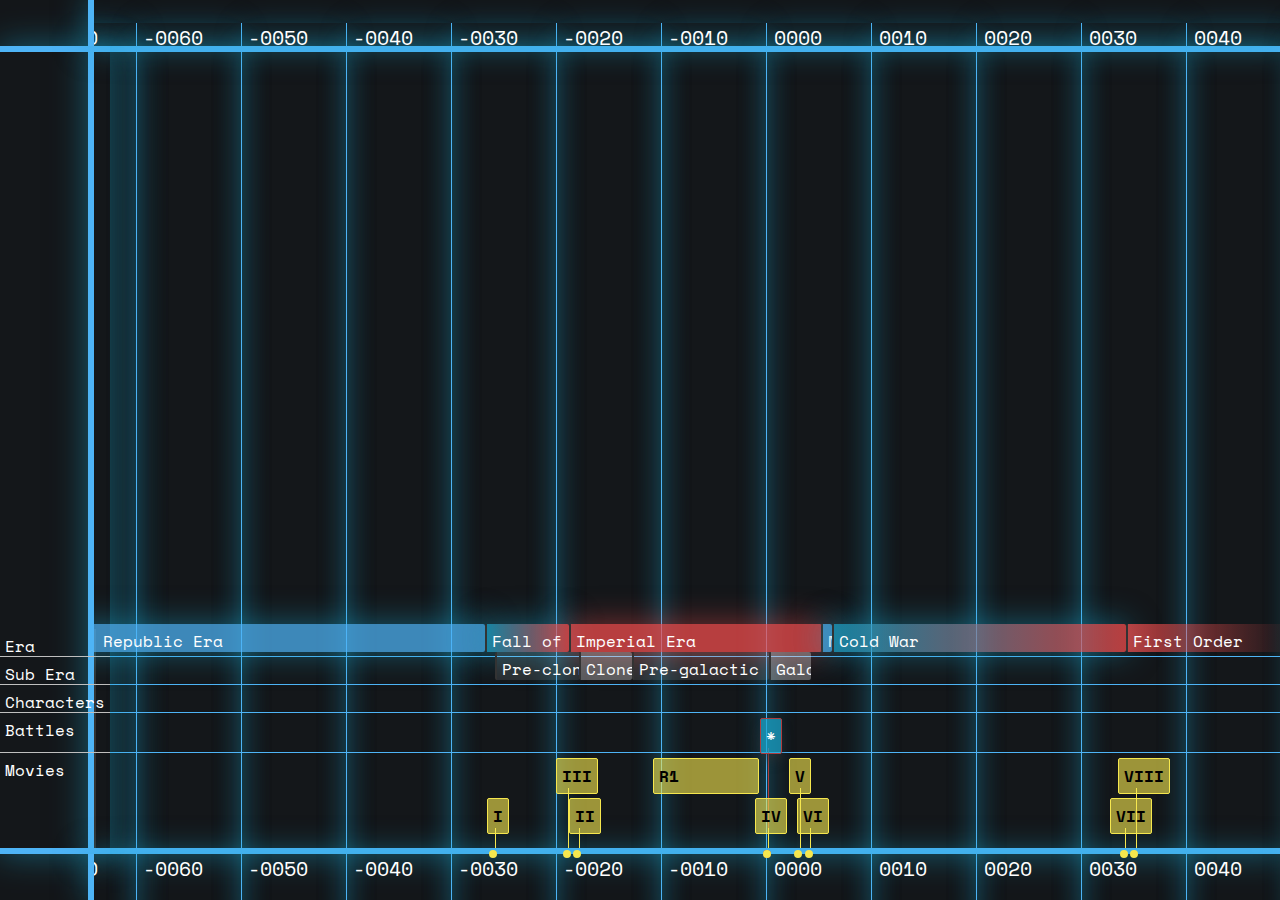
==== groups.html @ aa05088c "added sub eras, characters, battles" ====
<!DOCTYPE html>
<!-- saved from url=(0071)http://visjs.org/examples/timeline/items/backgroundAreasWithGroups.html -->
<html><head><meta http-equiv="Content-Type" content="text/html; charset=UTF-8">
  <title>Star Wars | Timeline of Galactic History</title>


  <script src="./groups_files/vis.js"></script>
  <link href="./groups_files/vis-timeline-graph2d.min.css" rel="stylesheet" type="text/css">
  <link href="./groups_files/style.css" rel="stylesheet" type="text/css">
<link href="https://fonts.googleapis.com/css?family=Space+Mono:400,700" rel="stylesheet">

</head>
<body>


  <div id="visualization">

  </div>
  </div>

<script>
  var items = new vis.DataSet([

// first level eras

    {id: 'A', className: 'prehistory', content: 'Prehistory', start: new Date(-6021,0,1), end: new Date(-3277,0,1), type: 'background', group: 1},
    {id: 'B', className: 'falloftheoldrepublic', content: 'Fall of the Old Republic', start: new Date(-3278,0,1), end: new Date(-1032,0,1), type: 'background', group: 1},
    {id: 'C', content: 'Republic Era', start: new Date(-1032,0,1), end: new Date(-0033,0,1), type: 'background', group: 1}, 
    {id: 'D', className: 'falloftherepublic', content: 'Fall of the Republic', start: new Date(-0033,0,1), end: new Date(-0019,0,1), type: 'background', group: 1},
    {id: 'E', className: 'imperialera', content: 'Imperial Era', start: new Date(-0019,0,1), end: '0005', type: 'background', group: 1},
    {id: 'F', content: 'New Republic Era', start: '0005', end: '0006', type: 'background', group: 1},
    {id: 'G', className: 'falloftherepublic', content: 'Cold War', start: '0006', end: '0034', type: 'background', group: 1},
    {id: 'H', className: 'firstorder', content: 'First Order', title: 'First Order - Resistance War', start: '0034', end: '0050', type: 'background', group: 1},

// sub eras
    {id: 'I', className: 'preclone', content: 'Pre-clone Wars', start: new Date(-0032,0,1), end: new Date(-0022,0,1), type: 'background', group: 2},
    // BUG this entry is not rendering correctly with the start year of 22 and end of 19. Used alternate so it will render
    {id: 'J', className: 'theclonewars', content: 'Clone Wars', start: new Date(-0018,0,1), end: new Date(-0015,0,1), type: 'background', group: 2},
    {id: 'K', className: 'preclone', content: 'Pre-galactic Civil War', start: new Date(-0015,0,1), end: '0000', type: 'background', group: 2},
    {id: 'L', className: 'theclonewars', content: 'Galactic Civil War', start: '0000', end: '0004', type: 'background', group: 2},

// Group 4 Battles
    {id: 10, className: 'battlegood',  content: '*', title: 'Battle of Yavin',start: '0000', group: 4},


// Group 10 = Media, movies, etc
     
    {id: 1, className: 'movie', content: 'I',  title: 'Episode 1: The Phantom Menace',start: new Date(-0032,0,1), group: 10},
    {id: 2, className: 'movie', content: 'II',  title: 'Episode 2: Attack of the Clones',  start: new Date(-0022,0,1), group: 10},
    {id: 3, className: 'movie', content: 'III',  title: 'Episode 3: Revenge of the Sith',  start: new Date(-0019,0,1), group: 10},
    {id: 4, className: 'movie', content: 'IV',  title: 'Episode 4: A New Hope',  start: '0000', group: 10},
    {id: 5, className: 'movie', content: 'V',  title: 'Episode 5: The Empire Strikes Back',  start: '0003', group: 10},
    {id: 6, className: 'movie', content: 'VI',  title: 'Episode 6: Return of the Jedi',  start: '0004', group: 10},
    {id: 7, className: 'movie', content: 'VII',  title: 'Episode 7: The Force Awakens',  start: '0034', group: 10},
    {id: 8, className: 'movie', content: 'VIII',  title: 'Episode 8: The Last Jedi',  start: '0035', group: 10},
    {id: 9, className: 'movie', content: 'R1',  title: 'Rogue One',  start: new Date(-0013,0,1), end: new Date(-0001,0,1), group: 10},



  ]);

  var groups = new vis.DataSet([
    {id: 1, content: 'Era'},
    {id: 2, content: 'Sub Era'},
    {id: 3, content: 'Characters'},
    {id: 4, content: 'Battles'},
    {id: 10, content: 'Movies'}
  ]);

  var container = document.getElementById('visualization');
  var options = {
    min: new Date(-6021, 0, 1),
    max: '0050',
    start: new Date(-0100,0,1),  // start and end dictate where the window is zoomed to on load
    end: '0050', // start and end dictate where the window is zoomed to on load
    height: '100vh',
    orientation: 'both',
    // hiddenDates: 'yearly',
    showCurrentTime: false,
    zoomMin: 1000 * 60 * 60 * 24 * 31 * 12 * 12 // Cannot zoom closer than 1 year increment

  };



  var timeline = new vis.Timeline(container, items, groups, options);

</script>

<div style="display: none;"><div class="niice-bar" id="niice-bar">
    <div class="boards">
    </div>
    <div class="loading-spinner">Loading…</div>
    <div class="error-text">
      <span class="msg"></span>
      <span class="close-cross">×</span>
    </div>
</div>
</div></body></html>
---- groups_files/vis-timeline-graph2d.min.css ----
.vis .overlay {
	position: absolute;
	top: 0;
	left: 0;
	width: 100%;
	height: 100%;
	z-index: 10
}
.vis-active {
	box-shadow: 0 0 10px #86d5f8
}
.vis [class*=span] {
	min-height: 0;
	width: auto
}
div.vis-configuration {
	position: relative;
	display: block;
	float: left;
	font-size: 12px
}
div.vis-configuration-wrapper {
	display: block;
	width: 700px
}
div.vis-configuration-wrapper::after {
	clear: both;
	content: "";
	display: block
}
div.vis-configuration.vis-config-option-container {
	display: block;
	width: 495px;
	background-color: #fff;
	border: 2px solid #f7f8fa;
	border-radius: 4px;
	margin-top: 20px;
	left: 10px;
	padding-left: 5px
}
div.vis-configuration.vis-config-button {
	display: block;
	width: 495px;
	height: 25px;
	vertical-align: middle;
	line-height: 25px;
	background-color: #f7f8fa;
	border: 2px solid #ceced0;
	border-radius: 4px;
	margin-top: 20px;
	left: 10px;
	padding-left: 5px;
	cursor: pointer;
	margin-bottom: 30px
}
div.vis-configuration.vis-config-button.hover {
	background-color: #4588e6;
	border: 2px solid #214373;
	color: #fff
}
div.vis-configuration.vis-config-item {
	display: block;
	float: left;
	width: 495px;
	height: 25px;
	vertical-align: middle;
	line-height: 25px
}
div.vis-configuration.vis-config-item.vis-config-s2 {
	left: 10px;
	background-color: #f7f8fa;
	padding-left: 5px;
	border-radius: 3px
}
div.vis-configuration.vis-config-item.vis-config-s3 {
	left: 20px;
	background-color: #e4e9f0;
	padding-left: 5px;
	border-radius: 3px
}
div.vis-configuration.vis-config-item.vis-config-s4 {
	left: 30px;
	background-color: #cfd8e6;
	padding-left: 5px;
	border-radius: 3px
}
div.vis-configuration.vis-config-header {
	font-size: 18px;
	font-weight: 700
}
div.vis-configuration.vis-config-label {
	width: 120px;
	height: 25px;
	line-height: 25px
}
div.vis-configuration.vis-config-label.vis-config-s3 {
	width: 110px
}
div.vis-configuration.vis-config-label.vis-config-s4 {
	width: 100px
}
div.vis-configuration.vis-config-colorBlock {
	top: 1px;
	width: 30px;
	height: 19px;
	border: 1px solid #444;
	border-radius: 2px;
	padding: 0;
	margin: 0;
	cursor: pointer
}
input.vis-configuration.vis-config-checkbox {
	left: -5px
}
input.vis-configuration.vis-config-rangeinput {
	position: relative;
	top: -5px;
	width: 60px;
	padding: 1px;
	margin: 0;
	pointer-events: none
}
input.vis-configuration.vis-config-range {
	-webkit-appearance: none;
	border: 0 solid #fff;
	background-color: rgba(0, 0, 0, 0);
	width: 300px;
	height: 20px
}
input.vis-configuration.vis-config-range::-webkit-slider-runnable-track {
	width: 300px;
	height: 5px;
	background: #dedede;
	background: -moz-linear-gradient(top, #dedede 0, #c8c8c8 99%);
	background: -webkit-gradient(linear, left top, left bottom, color-stop(0, #dedede), color-stop(99%, #c8c8c8));
	background: -webkit-linear-gradient(top, #dedede 0, #c8c8c8 99%);
	background: -o-linear-gradient(top, #dedede 0, #c8c8c8 99%);
	background: -ms-linear-gradient(top, #dedede 0, #c8c8c8 99%);
	background: linear-gradient(to bottom, #dedede 0, #c8c8c8 99%);
	border: 1px solid #999;
	box-shadow: #aaa 0 0 3px 0;
	border-radius: 3px
}
input.vis-configuration.vis-config-range::-webkit-slider-thumb {
	-webkit-appearance: none;
	border: 1px solid #14334b;
	height: 17px;
	width: 17px;
	border-radius: 50%;
	background: #3876c2;
	background: -moz-linear-gradient(top, #3876c2 0, #385380 100%);
	background: -webkit-gradient(linear, left top, left bottom, color-stop(0, #3876c2), color-stop(100%, #385380));
	background: -webkit-linear-gradient(top, #3876c2 0, #385380 100%);
	background: -o-linear-gradient(top, #3876c2 0, #385380 100%);
	background: -ms-linear-gradient(top, #3876c2 0, #385380 100%);
	background: linear-gradient(to bottom, #3876c2 0, #385380 100%);
	box-shadow: #111927 0 0 1px 0;
	margin-top: -7px
}
input.vis-configuration.vis-config-range:focus {
	outline: 0
}
input.vis-configuration.vis-config-range:focus::-webkit-slider-runnable-track {
	background: #9d9d9d;
	background: -moz-linear-gradient(top, #9d9d9d 0, #c8c8c8 99%);
	background: -webkit-gradient(linear, left top, left bottom, color-stop(0, #9d9d9d), color-stop(99%, #c8c8c8));
	background: -webkit-linear-gradient(top, #9d9d9d 0, #c8c8c8 99%);
	background: -o-linear-gradient(top, #9d9d9d 0, #c8c8c8 99%);
	background: -ms-linear-gradient(top, #9d9d9d 0, #c8c8c8 99%);
	background: linear-gradient(to bottom, #9d9d9d 0, #c8c8c8 99%)
}
input.vis-configuration.vis-config-range::-moz-range-track {
	width: 300px;
	height: 10px;
	background: #dedede;
	background: -moz-linear-gradient(top, #dedede 0, #c8c8c8 99%);
	background: -webkit-gradient(linear, left top, left bottom, color-stop(0, #dedede), color-stop(99%, #c8c8c8));
	background: -webkit-linear-gradient(top, #dedede 0, #c8c8c8 99%);
	background: -o-linear-gradient(top, #dedede 0, #c8c8c8 99%);
	background: -ms-linear-gradient(top, #dedede 0, #c8c8c8 99%);
	background: linear-gradient(to bottom, #dedede 0, #c8c8c8 99%);
	border: 1px solid #999;
	box-shadow: #aaa 0 0 3px 0;
	border-radius: 3px
}
input.vis-configuration.vis-config-range::-moz-range-thumb {
	border: none;
	height: 16px;
	width: 16px;
	border-radius: 50%;
	background: #385380
}
input.vis-configuration.vis-config-range:-moz-focusring {
	outline: 1px solid #fff;
	outline-offset: -1px
}
input.vis-configuration.vis-config-range::-ms-track {
	width: 300px;
	height: 5px;
	background: 0 0;
	border-color: transparent;
	border-width: 6px 0;
	color: transparent
}
input.vis-configuration.vis-config-range::-ms-fill-lower {
	background: #777;
	border-radius: 10px
}
input.vis-configuration.vis-config-range::-ms-fill-upper {
	background: #ddd;
	border-radius: 10px
}
input.vis-configuration.vis-config-range::-ms-thumb {
	border: none;
	height: 16px;
	width: 16px;
	border-radius: 50%;
	background: #385380
}
input.vis-configuration.vis-config-range:focus::-ms-fill-lower {
	background: #888
}
input.vis-configuration.vis-config-range:focus::-ms-fill-upper {
	background: #ccc
}
.vis-configuration-popup {
	position: absolute;
	background: rgba(57, 76, 89, .85);
	border: 2px solid #f2faff;
	line-height: 30px;
	height: 30px;
	width: 150px;
	text-align: center;
	color: #fff;
	font-size: 14px;
	border-radius: 4px;
	-webkit-transition: opacity .3s ease-in-out;
	-moz-transition: opacity .3s ease-in-out;
	transition: opacity .3s ease-in-out
}
.vis-configuration-popup:after, .vis-configuration-popup:before {
	left: 100%;
	top: 50%;
	border: solid transparent;
	content: " ";
	height: 0;
	width: 0;
	position: absolute;
	pointer-events: none
}
.vis-configuration-popup:after {
	border-color: rgba(136, 183, 213, 0);
	border-left-color: rgba(57, 76, 89, .85);
	border-width: 8px;
	margin-top: -8px
}
.vis-configuration-popup:before {
	border-color: rgba(194, 225, 245, 0);
	border-left-color: #f2faff;
	border-width: 12px;
	margin-top: -12px
}
div.vis-tooltip {
	position: absolute;
	visibility: hidden;
	padding: 5px;
	white-space: nowrap;
	font-family: verdana;
	font-size: 14px;
	color: #000;
	background-color: #f5f4ed;
	-moz-border-radius: 3px;
	-webkit-border-radius: 3px;
	border-radius: 3px;
	border: 1px solid #808074;
	box-shadow: 3px 3px 10px rgba(0, 0, 0, .2);
	pointer-events: none;
	z-index: 5
}
.vis-current-time {
	background-color: #ff7f6e;
	width: 2px;
	z-index: 1;
	pointer-events: none
}
.vis-rolling-mode-btn {
	height: 40px;
	width: 40px;
	position: absolute;
	top: 7px;
	right: 20px;
	border-radius: 50%;
	font-size: 28px;
	cursor: pointer;
	opacity: .8;
	color: #fff;
	font-weight: 700;
	text-align: center;
	background: #3876c2
}
.vis-rolling-mode-btn:before {
	content: "\26F6"
}
.vis-rolling-mode-btn:hover {
	opacity: 1
}
.vis-custom-time {
	background-color: #6e94ff;
	width: 2px;
	cursor: move;
	z-index: 1
}
.vis-panel.vis-background.vis-horizontal .vis-grid.vis-horizontal {
	position: absolute;
	width: 100%;
	height: 0;
	border-bottom: 1px solid
}
.vis-panel.vis-background.vis-horizontal .vis-grid.vis-minor {
	border-color: #e5e5e5
}
.vis-panel.vis-background.vis-horizontal .vis-grid.vis-major {
	border-color: #bfbfbf
}
.vis-data-axis .vis-y-axis.vis-major {
	width: 100%;
	position: absolute;
	color: #4d4d4d;
	white-space: nowrap
}
.vis-data-axis .vis-y-axis.vis-major.vis-measure {
	padding: 0;
	margin: 0;
	border: 0;
	visibility: hidden;
	width: auto
}
.vis-data-axis .vis-y-axis.vis-minor {
	position: absolute;
	width: 100%;
	color: #bebebe;
	white-space: nowrap
}
.vis-data-axis .vis-y-axis.vis-minor.vis-measure {
	padding: 0;
	margin: 0;
	border: 0;
	visibility: hidden;
	width: auto
}
.vis-data-axis .vis-y-axis.vis-title {
	position: absolute;
	color: #4d4d4d;
	white-space: nowrap;
	bottom: 20px;
	text-align: center
}
.vis-data-axis .vis-y-axis.vis-title.vis-measure {
	padding: 0;
	margin: 0;
	visibility: hidden;
	width: auto
}
.vis-data-axis .vis-y-axis.vis-title.vis-left {
	bottom: 0;
	-webkit-transform-origin: left top;
	-moz-transform-origin: left top;
	-ms-transform-origin: left top;
	-o-transform-origin: left top;
	transform-origin: left bottom;
	-webkit-transform: rotate(-90deg);
	-moz-transform: rotate(-90deg);
	-ms-transform: rotate(-90deg);
	-o-transform: rotate(-90deg);
	transform: rotate(-90deg)
}
.vis-data-axis .vis-y-axis.vis-title.vis-right {
	bottom: 0;
	-webkit-transform-origin: right bottom;
	-moz-transform-origin: right bottom;
	-ms-transform-origin: right bottom;
	-o-transform-origin: right bottom;
	transform-origin: right bottom;
	-webkit-transform: rotate(90deg);
	-moz-transform: rotate(90deg);
	-ms-transform: rotate(90deg);
	-o-transform: rotate(90deg);
	transform: rotate(90deg)
}
.vis-legend {
	background-color: rgba(247, 252, 255, .65);
	padding: 5px;
	border: 1px solid #b3b3b3;
	box-shadow: 2px 2px 10px rgba(154, 154, 154, .55)
}
.vis-legend-text {
	white-space: nowrap;
	display: inline-block
}
.vis-item {
	position: absolute;
	color: #fff;
	border-color: #AE3D3F;
	border-width: 1px;
	background: #E8112B;
	display: inline-block;
	z-index: 1;
	box-shadow: 0px 8px 14px -4px rgb(49, 49, 49);
}
.vis-item.vis-selected {
	background-color: #ff5c70;
	z-index: 2
}
.vis-editable.vis-selected {
	cursor: move
}
.vis-item.vis-point.vis-selected {
	background-color: #fff785
}
.vis-item.vis-box {
	text-align: center;
	border-style: solid;
	border-radius: 2px
}
.vis-item.vis-point {
	background: 0 0
}
.vis-item.vis-dot {
	position: absolute;
	padding: 0;
	border-width: 4px;
	border-style: solid;
	border-radius: 4px
}
.vis-item.vis-range {
	border-style: solid;
	border-radius: 2px;
	box-sizing: border-box

}
.vis-item.vis-background {
	border: none;
	background: rgba(78, 180, 246, 0.72);
	box-sizing: border-box;
	padding: 0;
	border-radius: 2px;
	margin-top: -5px;
	box-shadow: 0px 0px 32px 0px rgba(25,167,207,.5);
}

.vis-item .vis-item-overflow {
	position: relative;
	width: 100%;
	height: 100%;
	padding: 0;
	margin: 0;
	overflow: hidden;
}
.vis-item-visible-frame {
	white-space: nowrap
}
.vis-item.vis-range .vis-item-content {
	position: relative;
	display: inline-block
}
.vis-item.vis-background .vis-item-content {
	position: absolute;
	display: inline-block
}
.vis-item.vis-line {
	padding: 0;
	position: absolute;
	width: 0;
	border-left-width: 1px;
	border-left-style: solid
}
.vis-item .vis-item-content {
	white-space: nowrap;
	box-sizing: border-box;
	padding: 5px
}
.vis-item .vis-onUpdateTime-tooltip {
	position: absolute;
	background: #4f81bd;
	color: #fff;
	width: 200px;
	text-align: center;
	white-space: nowrap;
	padding: 5px;
	border-radius: 1px;
	transition: .4s;
	-o-transition: .4s;
	-moz-transition: .4s;
	-webkit-transition: .4s
}
.vis-item .vis-delete, .vis-item .vis-delete-rtl {
	position: absolute;
	top: 0;
	width: 24px;
	height: 24px;
	box-sizing: border-box;
	padding: 0 5px;
	cursor: pointer;
	-webkit-transition: background .2s linear;
	-moz-transition: background .2s linear;
	-ms-transition: background .2s linear;
	-o-transition: background .2s linear;
	transition: background .2s linear
}
.vis-item .vis-delete {
	right: -24px
}
.vis-item .vis-delete-rtl {
	left: -24px
}
.vis-item .vis-delete-rtl:after, .vis-item .vis-delete:after {
	content: "\00D7";
	color: red;
	font-family: arial, sans-serif;
	font-size: 22px;
	font-weight: 700;
	-webkit-transition: color .2s linear;
	-moz-transition: color .2s linear;
	-ms-transition: color .2s linear;
	-o-transition: color .2s linear;
	transition: color .2s linear
}
.vis-item .vis-delete-rtl:hover, .vis-item .vis-delete:hover {
	background: red
}
.vis-item .vis-delete-rtl:hover:after, .vis-item .vis-delete:hover:after {
	color: #fff
}
.vis-item .vis-drag-center {
	position: absolute;
	width: 100%;
	height: 100%;
	top: 0;
	left: 0;
	cursor: move
}
.vis-item.vis-range .vis-drag-left {
	position: absolute;
	width: 24px;
	max-width: 20%;
	min-width: 2px;
	height: 100%;
	top: 0;
	left: -4px;
	cursor: w-resize
}
.vis-item.vis-range .vis-drag-right {
	position: absolute;
	width: 24px;
	max-width: 20%;
	min-width: 2px;
	height: 100%;
	top: 0;
	right: -4px;
	cursor: e-resize
}
.vis-range.vis-item.vis-readonly .vis-drag-left, .vis-range.vis-item.vis-readonly .vis-drag-right {
	cursor: auto
}
.vis-itemset {
	position: relative;
	padding: 0;
	margin: 0;
	box-sizing: border-box
}
.vis-itemset .vis-background, .vis-itemset .vis-foreground {
	position: absolute;
	width: 100%;
	height: 100%;
	overflow: visible;
	border-left: 2px solid #333;
}
.vis-axis {
	position: absolute;
	width: 100%;
	height: 0;
	left: 0;
	z-index: 1
}
.vis-foreground .vis-group {
	position: relative;
	box-sizing: border-box;
	border-bottom: 1px solid #4EB4F6;
}
.vis-foreground .vis-group:last-child {
	border-bottom: none
}
.vis-nesting-group {
	cursor: pointer
}
.vis-nested-group {
	background: #f5f5f5
}
.vis-label.vis-nesting-group.expanded:before {
	content: "\25BC"
}
.vis-label.vis-nesting-group.collapsed-rtl:before {
	content: "\25C0"
}
.vis-label.vis-nesting-group.collapsed:before {
	content: "\25B6"
}
.vis-overlay {
	position: absolute;
	top: 0;
	left: 0;
	width: 100%;
	height: 100%;
	z-index: 10
}
.vis-labelset {
	position: relative;
	overflow: hidden;
	box-sizing: border-box
}
.vis-labelset .vis-label {
	position: relative;
	left: 0;
	top: 0;
	width: 100%;
	color: #4d4d4d;
	box-sizing: border-box
}
.vis-labelset .vis-label {
	border-bottom: 1px solid #bfbfbf
}
.vis-labelset .vis-label.draggable {
	cursor: pointer
}
.vis-labelset .vis-label:last-child {
	border-bottom: none
}
.vis-labelset .vis-label .vis-inner {
	display: inline-block;
	padding: 5px;
	color: white;
/*	min-height: 20vh; */
}
.vis-labelset .vis-label .vis-inner.vis-hidden {
	padding: 0
}
.vis-panel {
	position: absolute;
	padding: 0;
	margin: 0;
	box-sizing: border-box
}
.vis-panel.vis-bottom, .vis-panel.vis-center, .vis-panel.vis-left, .vis-panel.vis-right, .vis-panel.vis-top {
	border: 6px #4EB4F6;
	box-shadow: 0px 0px 32px 0px rgba(25,167,207,.5);
}
.vis-panel.vis-center, .vis-panel.vis-left, .vis-panel.vis-right {
	border-top-style: solid;
	border-bottom-style: solid;
	overflow: hidden
}
.vis-left.vis-panel.vis-vertical-scroll, .vis-right.vis-panel.vis-vertical-scroll {
	height: 100%;
	overflow-x: hidden;
	overflow-y: scroll
}
.vis-left.vis-panel.vis-vertical-scroll {
	direction: rtl
}
.vis-left.vis-panel.vis-vertical-scroll .vis-content {
	direction: ltr
}
.vis-right.vis-panel.vis-vertical-scroll {
	direction: ltr
}
.vis-right.vis-panel.vis-vertical-scroll .vis-content {
	direction: rtl
}
.vis-panel.vis-bottom, .vis-panel.vis-center, .vis-panel.vis-top {
	border-left-style: solid;
	border-right-style: solid
}
.vis-background {
	overflow: hidden
}
.vis-panel>.vis-content {
	position: relative
}
.vis-panel .vis-shadow {
	position: absolute;
	width: 100%;
	height: 1px;
	box-shadow: 0 0 10px rgba(0, 0, 0, .8)
}
.vis-panel .vis-shadow.vis-top {
	top: -1px;
	left: 0
}
.vis-panel .vis-shadow.vis-bottom {
	bottom: -1px;
	left: 0
}
.vis-graph-group0 {
	fill: #4f81bd;
	fill-opacity: 0;
	stroke-width: 2px;
	stroke: #4f81bd
}
.vis-graph-group1 {
	fill: #f79646;
	fill-opacity: 0;
	stroke-width: 2px;
	stroke: #f79646
}
.vis-graph-group2 {
	fill: #8c51cf;
	fill-opacity: 0;
	stroke-width: 2px;
	stroke: #8c51cf
}
.vis-graph-group3 {
	fill: #75c841;
	fill-opacity: 0;
	stroke-width: 2px;
	stroke: #75c841
}
.vis-graph-group4 {
	fill: #ff0100;
	fill-opacity: 0;
	stroke-width: 2px;
	stroke: #ff0100
}
.vis-graph-group5 {
	fill: #37d8e6;
	fill-opacity: 0;
	stroke-width: 2px;
	stroke: #37d8e6
}
.vis-graph-group6 {
	fill: #042662;
	fill-opacity: 0;
	stroke-width: 2px;
	stroke: #042662
}
.vis-graph-group7 {
	fill: #00ff26;
	fill-opacity: 0;
	stroke-width: 2px;
	stroke: #00ff26
}
.vis-graph-group8 {
	fill: #f0f;
	fill-opacity: 0;
	stroke-width: 2px;
	stroke: #f0f
}
.vis-graph-group9 {
	fill: #8f3938;
	fill-opacity: 0;
	stroke-width: 2px;
	stroke: #8f3938
}
.vis-timeline .vis-fill {
	fill-opacity: .1;
	stroke: none
}
.vis-timeline .vis-bar {
	fill-opacity: .5;
	stroke-width: 1px
}
.vis-timeline .vis-point {
	stroke-width: 2px;
	fill-opacity: 1
}
.vis-timeline .vis-legend-background {
	stroke-width: 1px;
	fill-opacity: .9;
	fill: #fff;
	stroke: #c2c2c2
}
.vis-timeline .vis-outline {
	stroke-width: 1px;
	fill-opacity: 1;
	fill: #fff;
	stroke: #e5e5e5
}
.vis-timeline .vis-icon-fill {
	fill-opacity: .3;
	stroke: none
}
.vis-time-axis {
	position: relative;
	overflow: hidden
}
.vis-time-axis.vis-foreground {
	top: 0;
	left: 0;
	width: 100%
}
.vis-time-axis.vis-background {
	position: absolute;
	top: 0;
	left: 0;
	width: 100%;
	height: 100%
}
.vis-time-axis .vis-text {
    position: absolute;
    color: #fff;
    padding-left: 7px;
    overflow: hidden;
    box-sizing: border-box;
    white-space: nowrap;
    font-size: 20px;
}
.vis-time-axis .vis-text.vis-measure {
	position: absolute;
	padding-left: 0;
	padding-right: 0;
	margin-left: 0;
	margin-right: 0;
	visibility: hidden
}
.vis-time-axis .vis-grid.vis-vertical {
	height: 100vh !important;
	position: absolute;
	border-right: 1px solid 
}
.vis-time-axis .vis-grid.vis-vertical-rtl {
	position: absolute;
	border-right: 1px solid 
}
.vis-time-axis .vis-grid.vis-minor {
	border-color: #4EB4F6;
	box-shadow: 0px 0px 32px -4px rgba(25,167,207,0.3);
}
.vis-time-axis .vis-grid.vis-major {
	border-color: #0089E2;

}
.vis-timeline {
	position: relative;
	border: none;
	overflow: hidden;
	padding: 0;
	margin: 0;
	box-sizing: border-box;

}
---- groups_files/style.css ----
body {
	/* Rectangle Copy: */
	background-position: 0px 0px;
	background: #14171a;
	font-family: 'space mono', sans-serif;
    font-size: 12pt;
    font-weight: 400;
    margin: 0;
}

.prehistory {
	background: rgba(255, 255, 255, 0.07) !important;
	box-shadow: none !important;
}

.imperialera {
	background: rgba(246, 78, 78, 0.72) !important;
	box-shadow: 0px 0px 32px 0px rgba(246, 78, 78, 0.5) !important;
}

.falloftherepublic {
	background: -moz-linear-gradient(left, rgba(25,167,207,0.72) 0%, rgba(246,78,78,0.72) 100%) !important; /* FF3.6-15 */
	background: -webkit-linear-gradient(left, rgba(25,167,207,0.72) 0%,rgba(246,78,78,0.72) 100%) !important; /* Chrome10-25,Safari5.1-6 */
	background: linear-gradient(to right, rgba(25,167,207,0.72) 0%,rgba(246,78,78,0.72) 100%) !important; /* W3C, IE10+, FF16+, Chrome26+, Opera12+, Safari7+ */
	filter: progid:DXImageTransform.Microsoft.gradient( startColorstr='#b819a7cf', endColorstr='#b8f64e4e',GradientType=1 ); /* IE6-9 */
}

.falloftheoldrepublic {
	background: rgba(78, 180, 246, 0.22) !important;
	box-shadow: none !important;
}

.firstorder {
	background: -moz-linear-gradient(left, rgba(246,78,78,0.72) 0%, rgba(255,255,255,0) 100%) !important; /* FF3.6-15 */
	background: -webkit-linear-gradient(left, rgba(246,78,78,0.72) 0%,rgba(255,255,255,0) 100%) !important; /* Chrome10-25,Safari5.1-6 */
	background: linear-gradient(to right, rgba(246,78,78,0.72) 0%,rgba(255,255,255,0) 100%) !important; /* W3C, IE10+, FF16+, Chrome26+, Opera12+, Safari7+ */
	box-shadow: none !important;
}

.movie {
	background: rgba(246, 231, 78, .6);
	box-shadow: none !important;
	color: black;
	font-weight: bold;
	text-transform: uppercase;
	border-color: rgba(246, 231, 78, 1) !important;
}

.preclone {
	background: rgba(255,255,255, 0.1) !important;
	box-shadow: none !important;
}

.theclonewars {
	background: rgba(255,255,255, .3) !important;
	box-shadow: none !important;
}

.battlegood {
	background: rgba(25,167,207,0.72) !important;
}

.battlebad {
	background: red !important;
}
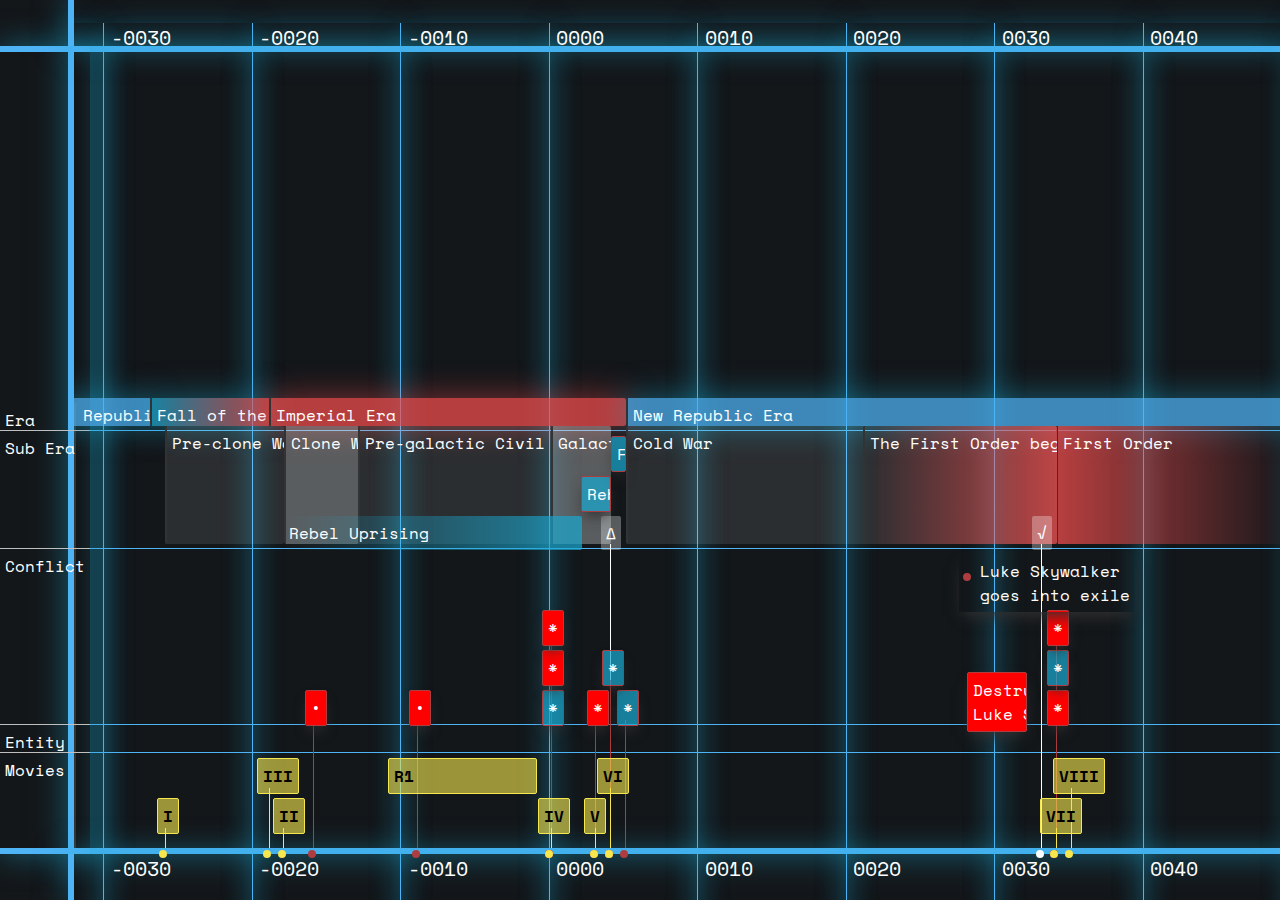
==== commit fcfe6f95: "adding events, mostly battles" ====
--- a/groups.html
+++ b/groups.html
@@ -23,14 +23,14 @@
 
 // first level eras
 
-    {id: 'A', className: 'prehistory', content: 'Prehistory', start: new Date(-6021,0,1), end: new Date(-3277,0,1), type: 'background', group: 1},
-    {id: 'B', className: 'falloftheoldrepublic', content: 'Fall of the Old Republic', start: new Date(-3278,0,1), end: new Date(-1032,0,1), type: 'background', group: 1},
+    {id: 'A', className: 'prehistory', content: 'Prehistory', start: new Date(-6021,0,1), end: new Date(-3277,0,1), type: 'background'},
+    {id: 'B', className: 'falloftheoldrepublic', content: 'Fall of the Old Republic', start: new Date(-3278,0,1), end: new Date(-1032,0,1), type: 'background'},
     {id: 'C', content: 'Republic Era', start: new Date(-1032,0,1), end: new Date(-0033,0,1), type: 'background', group: 1}, 
     {id: 'D', className: 'falloftherepublic', content: 'Fall of the Republic', start: new Date(-0033,0,1), end: new Date(-0019,0,1), type: 'background', group: 1},
     {id: 'E', className: 'imperialera', content: 'Imperial Era', start: new Date(-0019,0,1), end: '0005', type: 'background', group: 1},
-    {id: 'F', content: 'New Republic Era', start: '0005', end: '0006', type: 'background', group: 1},
-    {id: 'G', className: 'falloftherepublic', content: 'Cold War', start: '0006', end: '0034', type: 'background', group: 1},
-    {id: 'H', className: 'firstorder', content: 'First Order', title: 'First Order - Resistance War', start: '0034', end: '0050', type: 'background', group: 1},
+    {id: 'F', content: 'New Republic Era', start: '0005', end: '0050', type: 'background', group: 1},
+    {id: 'G', className: 'preclone  ', content: 'Cold War', start: '0005', end: '0034', type: 'background', group: 2 },
+    {id: 'H', className: 'firstorder', content: 'First Order', title: 'First Order - Resistance War', start: '0034', end: '0050', type: 'background', group: 2  },
 
 // sub eras
     {id: 'I', className: 'preclone', content: 'Pre-clone Wars', start: new Date(-0032,0,1), end: new Date(-0022,0,1), type: 'background', group: 2},
@@ -38,9 +38,10 @@
     {id: 'J', className: 'theclonewars', content: 'Clone Wars', start: new Date(-0018,0,1), end: new Date(-0015,0,1), type: 'background', group: 2},
     {id: 'K', className: 'preclone', content: 'Pre-galactic Civil War', start: new Date(-0015,0,1), end: '0000', type: 'background', group: 2},
     {id: 'L', className: 'theclonewars', content: 'Galactic Civil War', start: '0000', end: '0004', type: 'background', group: 2},
+    {id: 'M', className: 'theclonewars', content: '√', title: 'Senator Lanever Villecham is elected Chancellor of the New Republic', start: '0033', group: 2},
+      {id: 'n', className: 'blacktored', content: 'The First Order begins', title: 'The First Order begins using Rinnrivin Dis cartel and the Amaxine warriors to procure funds for rebuilding its navy', start: '0021', end: '0034', type: 'background', group: 2  },
 
-// Group 4 Battles
-    {id: 10, className: 'battlegood',  content: '*', title: 'Battle of Yavin',start: '0000', group: 4},
+
 
 
 // Group 10 = Media, movies, etc
@@ -56,14 +57,34 @@
     {id: 9, className: 'movie', content: 'R1',  title: 'Rogue One',  start: new Date(-0013,0,1), end: new Date(-0001,0,1), group: 10},
 
 
+// Group 4 Conflict
+    {id: 10, className: 'battlegood',  content: '<a href="http://starwars.wikia.com/wiki/Battle_of_Yavin" target="_blank">*</a>', title: 'Battle of Yavin',start: '0000', group: 4},
+    {id: 11, className: 'theclonewars',  content: '<a href="http://starwars.wikia.com/wiki/Military_Disarmament_Act" target="_blank">∆</a>', title: 'Military Disarmament Act',start: '0004', group: 2},
+    {id: 12, className: 'battlegood',  content: '<a href="http://starwars.wikia.com/wiki/Battle_of_Jakku" target="_blank">*</a>', title: 'Battle of Jakku',start: '0005', group: 4},
+    {id: 13, className: 'battlebad',  content: '<a href="http://starwars.wikia.com/wiki/Attack_on_Tuanul" target="_blank">*</a>', title: 'Attack on Tuanul',start: '0034', group: 4},
+    {id: 14, className: 'battlegood',  content: '<a href="http://starwars.wikia.com/wiki/Battle_on_Takodana" target="_blank">*</a>', title: 'Battle on Takodana',start: '0034', group: 4},
+    {id: 15, className: 'battlebad',  content: '<a href="http://starwars.wikia.com/wiki/Assault_on_Starkiller_Base" target="_blank">*</a>', title: 'Assault on Starkiller Base',start: '0034', group: 4},
+    {id: 16, className: 'battlegood',  content: '<a href="http://starwars.wikia.com/wiki/Alliance_to_Restore_the_Republic" target="_blank">Rebel Alliance</a>', title: 'The Alliance to Restore the Republic',start: '0002', end: '0004', group: 2},
+    {id: 17, className: 'battlegood',  content: 'Formation of the New Republic', title: 'The Rebel Alliance begins reorganizing into the New Republic',start: '0004', end: '0005', group: 2},
+    {id: 18, className: 'battlegood',  content: '<a href="http://starwars.wikia.com/wiki/Battle_of_Endor" target="_blank">*</a>', title: 'Battle of Endor',start: '0004', group: 4},
+    {id: 19, className: 'battlebad',  content: '<a href="http://starwars.wikia.com/wiki/Battle_of_Hoth" target="_blank">*</a>', title: 'Battle of Hoth',start: '0003', group: 4},
+    {id: 20, className: 'blacktoblue',  content: 'Rebel Uprising', title: 'Bail Organa and Ahsoka Tano organize a rebel network',start:  new Date(-0018,0,1), end: '0002', group: 2},
+    {id: 21, className: 'battlebad', content: '•',  title: 'The Death Star moved to Scarif',  start: new Date(-009,0,1), group: 4},
+    {id: 22, className: 'battlebad', content: '*',  title: 'Jedha City is destroyed by the Death Star.',  start: '0000', group: 4},
+    {id: 23, className: 'battlebad', content: '*',  title: 'Alderaan is destroyed by the Death Star',  start: '0000', group: 4},
+    {id: 24, className: 'battlebad', content: '•',  title: 'Construction of the Death Star begins over Geonosis',  start: new Date(-0020,0,1), group: 4},
+    {id: 25, className: 'battlebad', content: '<a href="http://starwars.wikia.com/wiki/Destruction_of_Luke_Skywalker%27s_Jedi" target="_blank">Destruction of<br>Luke Skywalkers Jedi</a>',  title: 'Unknown period of time between 28 ABY and 34 ABY', type: 'range',start: '0028', end:'0032', group: 4},
+    {id: 26, content: 'Luke Skywalker<br>goes into exile', title: 'Unknown period of time between 28 ABY and 34 ABY', start: '0028', type: 'point', group: 4},
+
+
 
   ]);
 
   var groups = new vis.DataSet([
     {id: 1, content: 'Era'},
     {id: 2, content: 'Sub Era'},
-    {id: 3, content: 'Characters'},
-    {id: 4, content: 'Battles'},
+    {id: 4, content: 'Conflict'},
+    {id: 5, content: 'Entity'},
     {id: 10, content: 'Movies'}
   ]);
 
@@ -71,19 +92,20 @@
   var options = {
     min: new Date(-6021, 0, 1),
     max: '0050',
-    start: new Date(-0100,0,1),  // start and end dictate where the window is zoomed to on load
+    start: new Date(-0040,0,1),  // start and end dictate where the window is zoomed to on load
     end: '0050', // start and end dictate where the window is zoomed to on load
     height: '100vh',
-    orientation: 'both',
-    // hiddenDates: 'yearly',
+    orientation: 'both',  
     showCurrentTime: false,
-    zoomMin: 1000 * 60 * 60 * 24 * 31 * 12 * 12 // Cannot zoom closer than 1 year increment
+    zoomMin: 1000 * 60 * 60 * 24 * 365 * 12  // Cannot zoom closer than 1 year increment
 
   };
 
 
 
   var timeline = new vis.Timeline(container, items, groups, options);
+
+
 
 </script>
 
--- a/groups_files/style.css
+++ b/groups_files/style.css
@@ -6,6 +6,11 @@
     font-size: 12pt;
     font-weight: 400;
     margin: 0;
+}
+
+a {
+    color: white;
+    text-decoration: none;
 }
 
 .prehistory {
@@ -37,6 +42,21 @@
 	box-shadow: none !important;
 }
 
+.blacktored {
+	background: -moz-linear-gradient(left, rgba(255,255,255,0) 0%, rgba(246,78,78,0.72) 100%) !important; /* FF3.6-15 */
+	background: -webkit-linear-gradient(left, rgba(255,255,255,0) 0%,rgba(246,78,78,0.72) 100%) !important; /* Chrome10-25,Safari5.1-6 */
+	background: linear-gradient(to right, rgba(255,255,255,0) 0%,rgba(246,78,78,0.72) 100%) !important; /* W3C, IE10+, FF16+, Chrome26+, Opera12+, Safari7+ */
+	box-shadow: none !important;
+}
+
+.blacktoblue {
+	background: -moz-linear-gradient(left, rgba(255,255,255,0) 0%, rgba(25,167,207,0.72) 100%) !important; /* FF3.6-15 */
+	background: -webkit-linear-gradient(left, rgba(255,255,255,0) 0%,rgba(25,167,207,0.72) 100%) !important; /* Chrome10-25,Safari5.1-6 */
+	background: linear-gradient(to right, rgba(255,255,255,0) 0%,rgba(25,167,207,0.72) 100%) !important; /* W3C, IE10+, FF16+, Chrome26+, Opera12+, Safari7+ */
+	box-shadow: none !important;
+	border: 0px;
+}
+
 .movie {
 	background: rgba(246, 231, 78, .6);
 	box-shadow: none !important;
@@ -54,6 +74,7 @@
 .theclonewars {
 	background: rgba(255,255,255, .3) !important;
 	box-shadow: none !important;
+	border: 0px;
 }
 
 .battlegood {
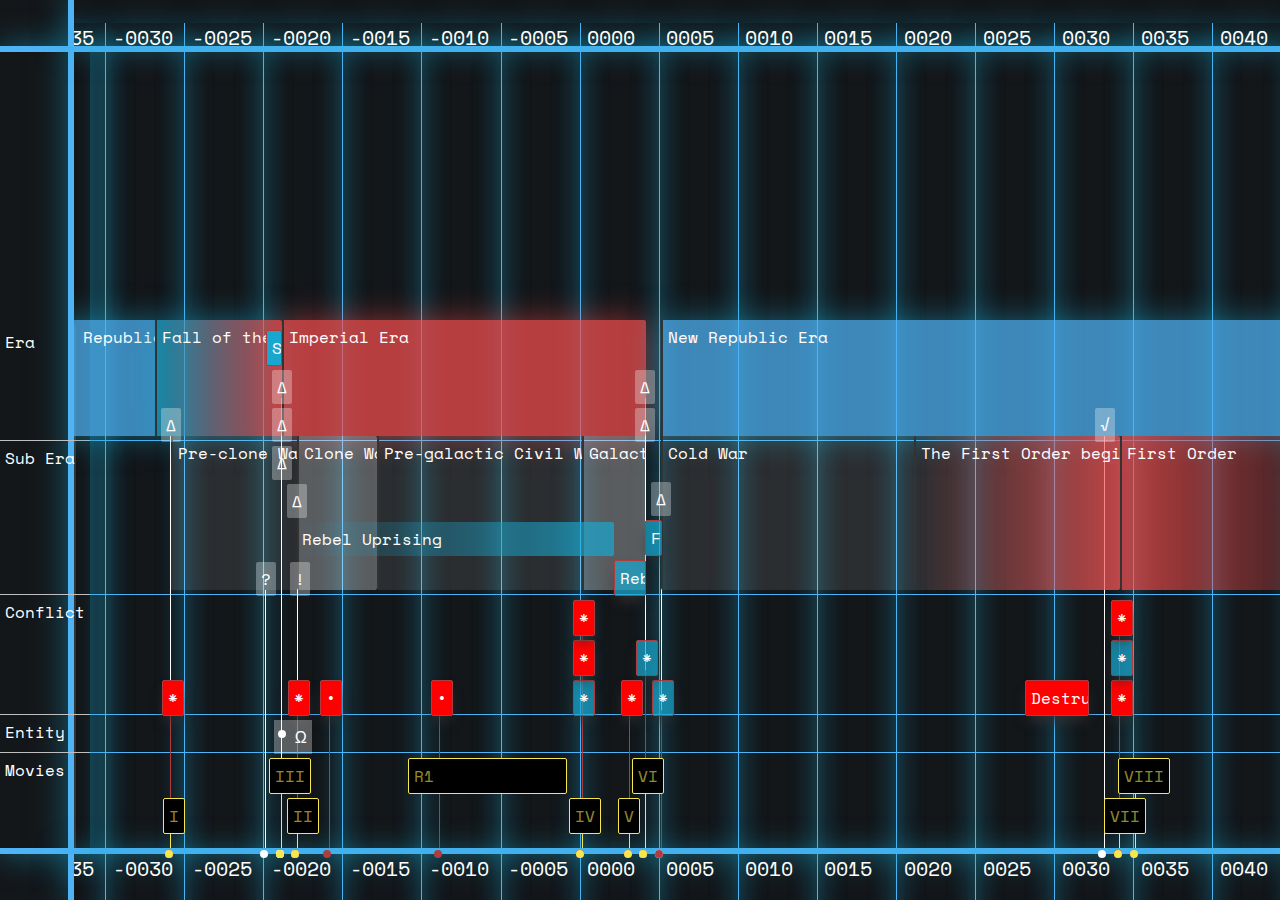
==== commit 850b4034: "added more events" ====
--- a/groups.html
+++ b/groups.html
@@ -24,10 +24,10 @@
 // first level eras
 
     {id: 'A', className: 'prehistory', content: 'Prehistory', start: new Date(-6021,0,1), end: new Date(-3277,0,1), type: 'background'},
-    {id: 'B', className: 'falloftheoldrepublic', content: 'Fall of the Old Republic', start: new Date(-3278,0,1), end: new Date(-1032,0,1), type: 'background'},
+    {id: 'B', className: 'falloftheoldrepublic', content: 'Fall of the Old Republic (Dark Age)', start: new Date(-3278,0,1), end: new Date(-1032,0,1), type: 'background'},
     {id: 'C', content: 'Republic Era', start: new Date(-1032,0,1), end: new Date(-0033,0,1), type: 'background', group: 1}, 
     {id: 'D', className: 'falloftherepublic', content: 'Fall of the Republic', start: new Date(-0033,0,1), end: new Date(-0019,0,1), type: 'background', group: 1},
-    {id: 'E', className: 'imperialera', content: 'Imperial Era', start: new Date(-0019,0,1), end: '0005', type: 'background', group: 1},
+    {id: 'E', className: 'imperialera', content: 'Imperial Era', start: new Date(-0019,0,1), end: '0004', type: 'background', group: 1},
     {id: 'F', content: 'New Republic Era', start: '0005', end: '0050', type: 'background', group: 1},
     {id: 'G', className: 'preclone  ', content: 'Cold War', start: '0005', end: '0034', type: 'background', group: 2 },
     {id: 'H', className: 'firstorder', content: 'First Order', title: 'First Order - Resistance War', start: '0034', end: '0050', type: 'background', group: 2  },
@@ -38,8 +38,10 @@
     {id: 'J', className: 'theclonewars', content: 'Clone Wars', start: new Date(-0018,0,1), end: new Date(-0015,0,1), type: 'background', group: 2},
     {id: 'K', className: 'preclone', content: 'Pre-galactic Civil War', start: new Date(-0015,0,1), end: '0000', type: 'background', group: 2},
     {id: 'L', className: 'theclonewars', content: 'Galactic Civil War', start: '0000', end: '0004', type: 'background', group: 2},
-    {id: 'M', className: 'theclonewars', content: '√', title: 'Senator Lanever Villecham is elected Chancellor of the New Republic', start: '0033', group: 2},
-      {id: 'n', className: 'blacktored', content: 'The First Order begins', title: 'The First Order begins using Rinnrivin Dis cartel and the Amaxine warriors to procure funds for rebuilding its navy', start: '0021', end: '0034', type: 'background', group: 2  },
+    {id: 'M', className: 'theclonewars', content: '√', title: 'Senator Lanever Villecham is elected Chancellor of the New Republic', start: '0033', group: 1},
+    {id: 'n', className: 'blacktored', content: 'The First Order begins', title: 'The First Order begins using Rinnrivin Dis cartel and the Amaxine warriors to procure funds for rebuilding its navy', start: '0021', end: '0034', type: 'background', group: 2  },
+    {id: 'O', className: 'bluebg', content: 'Separatists', title: 'Thousands of star systems leave the Republic and join the Confederacy of Independent Systems and Count Dooku.', start: new Date(-0024,0,1), end: new Date(-0019,0,1), type: 'range', group: 1},
+    {id: 'P', className: 'bluebg', content: 'Jedi–Sith war', start: new Date(-2032,0,1), end: new Date(-1032,0,1), type: 'range', group: 4  },
 
 
 
@@ -58,8 +60,8 @@
 
 
 // Group 4 Conflict
-    {id: 10, className: 'battlegood',  content: '<a href="http://starwars.wikia.com/wiki/Battle_of_Yavin" target="_blank">*</a>', title: 'Battle of Yavin',start: '0000', group: 4},
-    {id: 11, className: 'theclonewars',  content: '<a href="http://starwars.wikia.com/wiki/Military_Disarmament_Act" target="_blank">∆</a>', title: 'Military Disarmament Act',start: '0004', group: 2},
+    {id: 10, className: 'battlegood',  content: '<a href="http://starwars.wikia.com/wiki/Battle_of_Yavin" target="_blank">*</a>', title: 'Battle of Yavin - The destruction of the first Death Star',start: '0000', group: 4},
+    {id: 11, className: 'theclonewars',  content: '<a href="http://starwars.wikia.com/wiki/Military_Disarmament_Act" target="_blank">∆</a>', title: 'Military Disarmament Act',start: '0004', group: 1},
     {id: 12, className: 'battlegood',  content: '<a href="http://starwars.wikia.com/wiki/Battle_of_Jakku" target="_blank">*</a>', title: 'Battle of Jakku',start: '0005', group: 4},
     {id: 13, className: 'battlebad',  content: '<a href="http://starwars.wikia.com/wiki/Attack_on_Tuanul" target="_blank">*</a>', title: 'Attack on Tuanul',start: '0034', group: 4},
     {id: 14, className: 'battlegood',  content: '<a href="http://starwars.wikia.com/wiki/Battle_on_Takodana" target="_blank">*</a>', title: 'Battle on Takodana',start: '0034', group: 4},
@@ -67,14 +69,26 @@
     {id: 16, className: 'battlegood',  content: '<a href="http://starwars.wikia.com/wiki/Alliance_to_Restore_the_Republic" target="_blank">Rebel Alliance</a>', title: 'The Alliance to Restore the Republic',start: '0002', end: '0004', group: 2},
     {id: 17, className: 'battlegood',  content: 'Formation of the New Republic', title: 'The Rebel Alliance begins reorganizing into the New Republic',start: '0004', end: '0005', group: 2},
     {id: 18, className: 'battlegood',  content: '<a href="http://starwars.wikia.com/wiki/Battle_of_Endor" target="_blank">*</a>', title: 'Battle of Endor',start: '0004', group: 4},
-    {id: 19, className: 'battlebad',  content: '<a href="http://starwars.wikia.com/wiki/Battle_of_Hoth" target="_blank">*</a>', title: 'Battle of Hoth',start: '0003', group: 4},
+    {id: 19, className: 'battlebad',  content: '<a href="http://starwars.wikia.com/wiki/Battle_of_Hoth" target="_blank">*</a>', title: 'Battle of Hoth (Echo Base)',start: '0003', group: 4},
     {id: 20, className: 'blacktoblue',  content: 'Rebel Uprising', title: 'Bail Organa and Ahsoka Tano organize a rebel network',start:  new Date(-0018,0,1), end: '0002', group: 2},
     {id: 21, className: 'battlebad', content: '•',  title: 'The Death Star moved to Scarif',  start: new Date(-009,0,1), group: 4},
     {id: 22, className: 'battlebad', content: '*',  title: 'Jedha City is destroyed by the Death Star.',  start: '0000', group: 4},
     {id: 23, className: 'battlebad', content: '*',  title: 'Alderaan is destroyed by the Death Star',  start: '0000', group: 4},
     {id: 24, className: 'battlebad', content: '•',  title: 'Construction of the Death Star begins over Geonosis',  start: new Date(-0020,0,1), group: 4},
-    {id: 25, className: 'battlebad', content: '<a href="http://starwars.wikia.com/wiki/Destruction_of_Luke_Skywalker%27s_Jedi" target="_blank">Destruction of<br>Luke Skywalkers Jedi</a>',  title: 'Unknown period of time between 28 ABY and 34 ABY', type: 'range',start: '0028', end:'0032', group: 4},
-    {id: 26, content: 'Luke Skywalker<br>goes into exile', title: 'Unknown period of time between 28 ABY and 34 ABY', start: '0028', type: 'point', group: 4},
+    {id: 25, className: 'battlebad', content: '<a href="http://starwars.wikia.com/wiki/Destruction_of_Luke_Skywalker%27s_Jedi" target="_blank">Destruction of Skywalker Jedi</a>',  title: 'Luke Skywalker goes into exile. Unknown period of time between 28 ABY and 34 ABY', type: 'range',start: '0028', end:'0032', group: 4},
+
+    {id: 27, className: 'theclonewars',  content: '<a href="http://starwars.wikia.com/wiki/Imperial-Republic_peace_talks" target="_blank">∆</a>', title: 'Imperial-Republic peace talks',start: '0005', group: 2},
+    {id: 28, className: 'theclonewars',  content: '∆', title: 'The New Republic restores the Galactic Senate on Chandrila, its capital.',start: '0004', group: 1},
+    {id: 29, className: 'theclonewars', type: 'point', content: 'Ω', title: 'Obi-Wan Kenobi goes into exile on Tatooine. Yoda goes into exile on Dagobah.',start: new Date(-0019,0,1), group: 5},
+    {id: 39, className: 'theclonewars',  content: '<a href="http://starwars.wikia.com/wiki/Order_66" target="_blank">∆</a>', title: 'Order 66 wipes out the Jedi Order and nearly all Jedi.', start: new Date(-0019,0,1), group: 1},
+    {id: 40, className: 'battlebad',  content: '<a href="http://starwars.wikia.com/wiki/Battle_of_Geonosis">*</a>', title: 'Battle of Geonosis', start: new Date(-0022,0,1), group: 4},
+    {id: 41, className: 'battlebad',  content: '<a href="http://starwars.wikia.com/wiki/Invasion_of_Naboo">*</a>', title: 'Invasion of Naboo', start: new Date(-0032,0,1), group: 4},
+    {id: 42, className: 'theclonewars',  content: '<a href="http://starwars.wikia.com/wiki/Order_66" target="_blank">∆</a>', title: 'Senator Sheev Palpatine is elected Supreme Chancellor of the Republic, replacing Finis Valorum.', start: new Date(-0032,0,1), group: 1},
+    {id: 43, className: 'theclonewars',  content: '<a href="http://starwars.wikia.com/wiki/Order_66" target="_blank">?</a>', title: 'The Galactic Senate debates the Military Creation Act to determine whether the Galactic Republic should raise an army', start: new Date(-0024,0,1), group: 2},
+    {id: 44, className: 'theclonewars',  content: '<a href="http://starwars.wikia.com/wiki/Order_66" target="_blank">!</a>', title: 'Plot to assassinate Padmé Amidala. Separatist leaders hope to silence the senator from Naboo, who opposes the Military Creation Act.', start: new Date(-0022,0,1), group: 2},
+    {id: 45, className: 'theclonewars',  content: '<a href="http://starwars.wikia.com/wiki/Order_66" target="_blank">∆</a>', title: 'Jar Jar Binks proposes that Chancellor Palpatine be given emergency powers to raise an army without the interference of the Senate.', start: new Date(-0022,0,1), group: 2},
+    {id: 46, className: 'theclonewars',  content: '<a href="http://starwars.wikia.com/wiki/Order_66" target="_blank">∆</a>', title: 'Anakin Skywalker is anointed Darth Vader, Dark Lord of the Sith.', start: new Date(-0019,0,1), group: 2},
+    {id: 47, className: 'theclonewars',  content: '<a href="http://starwars.wikia.com/wiki/Order_66" target="_blank">∆</a>', title: 'The Republic is reorganized into the first Galactic Empire by Chancellor Palpatine – secretly the Dark Lord of the Sith Darth Sidious – who declares himself Galactic Emperor', start: new Date(-0019,0,1), group: 1},
 
 
 
@@ -93,7 +107,7 @@
     min: new Date(-6021, 0, 1),
     max: '0050',
     start: new Date(-0040,0,1),  // start and end dictate where the window is zoomed to on load
-    end: '0050', // start and end dictate where the window is zoomed to on load
+    end: '0045', // start and end dictate where the window is zoomed to on load
     height: '100vh',
     orientation: 'both',  
     showCurrentTime: false,
--- a/groups_files/style.css
+++ b/groups_files/style.css
@@ -21,6 +21,11 @@
 .imperialera {
 	background: rgba(246, 78, 78, 0.72) !important;
 	box-shadow: 0px 0px 32px 0px rgba(246, 78, 78, 0.5) !important;
+}
+
+.bluebg {
+	background: rgba(25,167,207, 1) !important;
+	box-shadow: none !important;
 }
 
 .falloftherepublic {
@@ -58,10 +63,11 @@
 }
 
 .movie {
-	background: rgba(246, 231, 78, .6);
+/*	background: rgba(246, 231, 78, .6);*/
+	background: black;
 	box-shadow: none !important;
-	color: black;
-	font-weight: bold;
+	color: rgba(246, 231, 78, .6);
+
 	text-transform: uppercase;
 	border-color: rgba(246, 231, 78, 1) !important;
 }
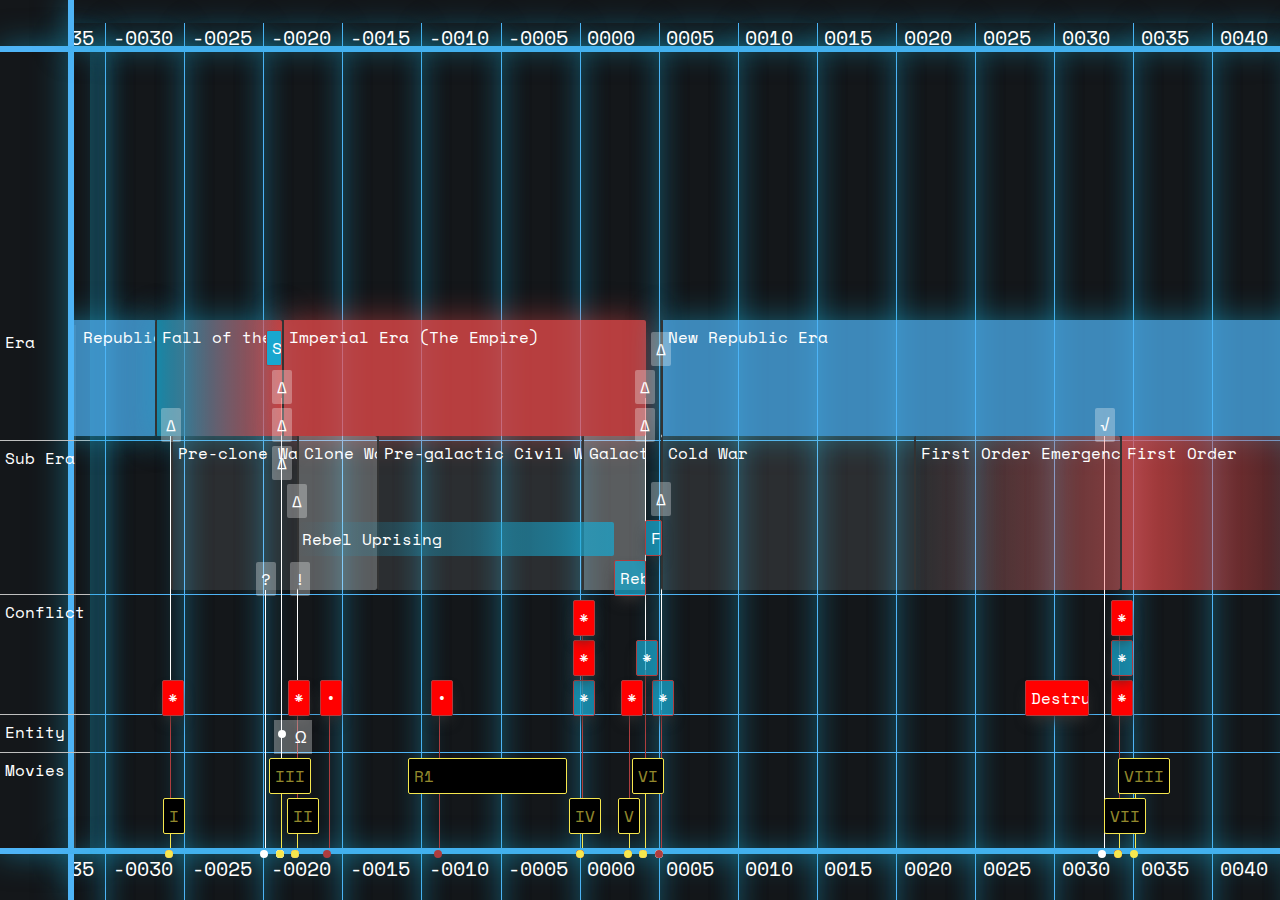
==== commit 7fb21859: "added more events" ====
--- a/groups.html
+++ b/groups.html
@@ -27,7 +27,7 @@
     {id: 'B', className: 'falloftheoldrepublic', content: 'Fall of the Old Republic (Dark Age)', start: new Date(-3278,0,1), end: new Date(-1032,0,1), type: 'background'},
     {id: 'C', content: 'Republic Era', start: new Date(-1032,0,1), end: new Date(-0033,0,1), type: 'background', group: 1}, 
     {id: 'D', className: 'falloftherepublic', content: 'Fall of the Republic', start: new Date(-0033,0,1), end: new Date(-0019,0,1), type: 'background', group: 1},
-    {id: 'E', className: 'imperialera', content: 'Imperial Era', start: new Date(-0019,0,1), end: '0004', type: 'background', group: 1},
+    {id: 'E', className: 'imperialera', content: 'Imperial Era (The Empire)', start: new Date(-0019,0,1), end: '0004', type: 'background', group: 1},
     {id: 'F', content: 'New Republic Era', start: '0005', end: '0050', type: 'background', group: 1},
     {id: 'G', className: 'preclone  ', content: 'Cold War', start: '0005', end: '0034', type: 'background', group: 2 },
     {id: 'H', className: 'firstorder', content: 'First Order', title: 'First Order - Resistance War', start: '0034', end: '0050', type: 'background', group: 2  },
@@ -39,7 +39,7 @@
     {id: 'K', className: 'preclone', content: 'Pre-galactic Civil War', start: new Date(-0015,0,1), end: '0000', type: 'background', group: 2},
     {id: 'L', className: 'theclonewars', content: 'Galactic Civil War', start: '0000', end: '0004', type: 'background', group: 2},
     {id: 'M', className: 'theclonewars', content: '√', title: 'Senator Lanever Villecham is elected Chancellor of the New Republic', start: '0033', group: 1},
-    {id: 'n', className: 'blacktored', content: 'The First Order begins', title: 'The First Order begins using Rinnrivin Dis cartel and the Amaxine warriors to procure funds for rebuilding its navy', start: '0021', end: '0034', type: 'background', group: 2  },
+    {id: 'n', className: 'blacktored', content: 'First Order Emergence', title: 'The First Order begins using Rinnrivin Dis cartel and the Amaxine warriors to procure funds for rebuilding its navy', start: '0021', end: '0034', type: 'background', group: 2  },
     {id: 'O', className: 'bluebg', content: 'Separatists', title: 'Thousands of star systems leave the Republic and join the Confederacy of Independent Systems and Count Dooku.', start: new Date(-0024,0,1), end: new Date(-0019,0,1), type: 'range', group: 1},
     {id: 'P', className: 'bluebg', content: 'Jedi–Sith war', start: new Date(-2032,0,1), end: new Date(-1032,0,1), type: 'range', group: 4  },
 
@@ -89,7 +89,7 @@
     {id: 45, className: 'theclonewars',  content: '<a href="http://starwars.wikia.com/wiki/Order_66" target="_blank">∆</a>', title: 'Jar Jar Binks proposes that Chancellor Palpatine be given emergency powers to raise an army without the interference of the Senate.', start: new Date(-0022,0,1), group: 2},
     {id: 46, className: 'theclonewars',  content: '<a href="http://starwars.wikia.com/wiki/Order_66" target="_blank">∆</a>', title: 'Anakin Skywalker is anointed Darth Vader, Dark Lord of the Sith.', start: new Date(-0019,0,1), group: 2},
     {id: 47, className: 'theclonewars',  content: '<a href="http://starwars.wikia.com/wiki/Order_66" target="_blank">∆</a>', title: 'The Republic is reorganized into the first Galactic Empire by Chancellor Palpatine – secretly the Dark Lord of the Sith Darth Sidious – who declares himself Galactic Emperor', start: new Date(-0019,0,1), group: 1},
-
+    {id: 48, className: 'theclonewars',  content: '<a href="http://starwars.wikia.com/wiki/Galactic_Concordance" target="_blank">∆</a>', title: 'The Galactic Concordance. The New Republic and Galactic Empire cease hostilities and both powers begin a process of disarmament.<br>The remaining forces of the Galactic Empire retreat to the Unknown Regions',start: '0005', group: 1},
 
 
   ]);
--- a/groups_files/style.css
+++ b/groups_files/style.css
@@ -48,9 +48,9 @@
 }
 
 .blacktored {
-	background: -moz-linear-gradient(left, rgba(255,255,255,0) 0%, rgba(246,78,78,0.72) 100%) !important; /* FF3.6-15 */
-	background: -webkit-linear-gradient(left, rgba(255,255,255,0) 0%,rgba(246,78,78,0.72) 100%) !important; /* Chrome10-25,Safari5.1-6 */
-	background: linear-gradient(to right, rgba(255,255,255,0) 0%,rgba(246,78,78,0.72) 100%) !important; /* W3C, IE10+, FF16+, Chrome26+, Opera12+, Safari7+ */
+	background: -moz-linear-gradient(left, rgba(255,255,255,0) 0%, rgba(246,78,78,0.42) 100%) !important; /* FF3.6-15 */
+	background: -webkit-linear-gradient(left, rgba(255,255,255,0) 0%,rgba(246,78,78,0.42) 100%) !important; /* Chrome10-25,Safari5.1-6 */
+	background: linear-gradient(to right, rgba(255,255,255,0) 0%,rgba(246,78,78,0.42) 100%) !important; /* W3C, IE10+, FF16+, Chrome26+, Opera12+, Safari7+ */
 	box-shadow: none !important;
 }
 
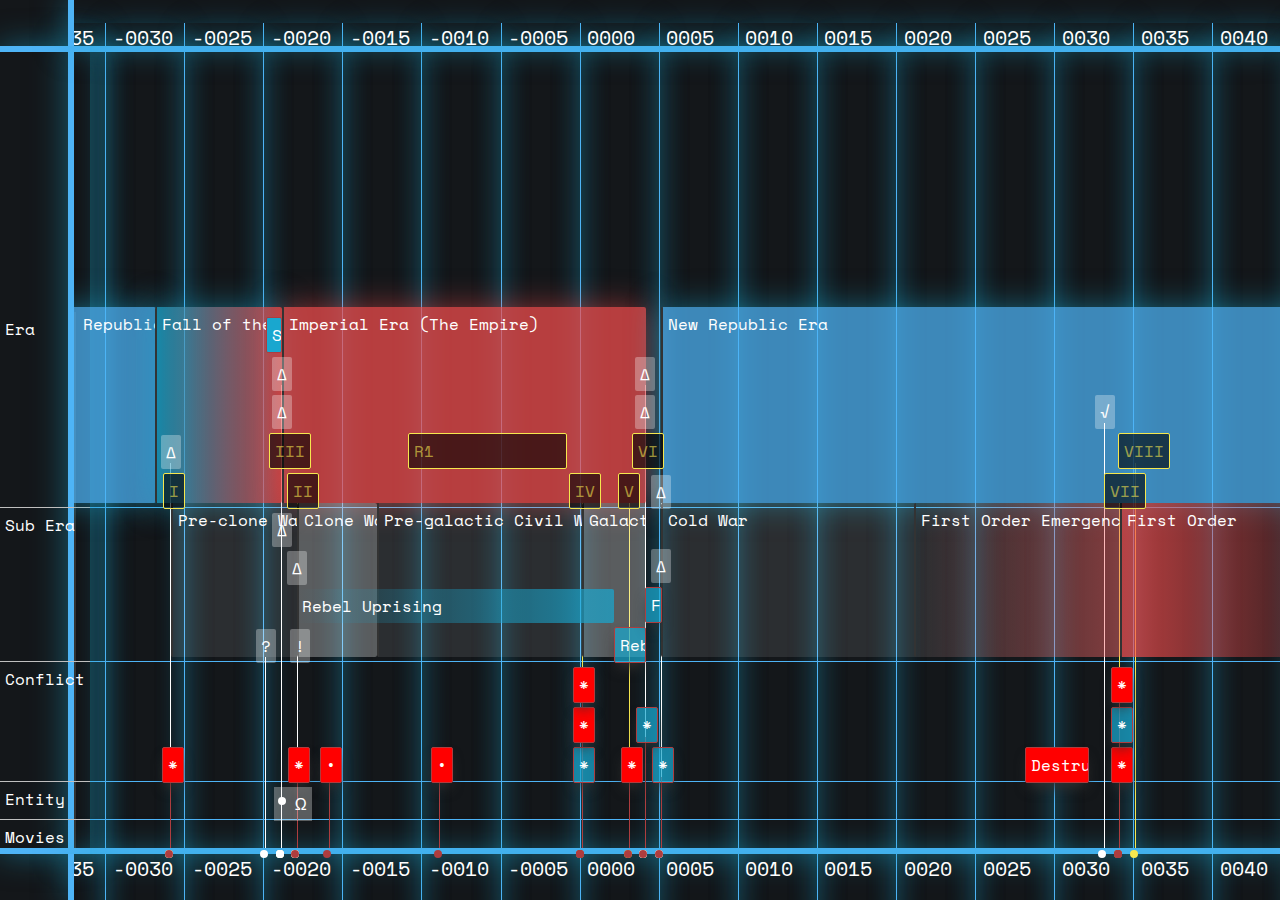
==== commit 794590f1: "moved movies to top, removed movie row" ====
--- a/groups.html
+++ b/groups.html
@@ -48,15 +48,15 @@
 
 // Group 10 = Media, movies, etc
      
-    {id: 1, className: 'movie', content: 'I',  title: 'Episode 1: The Phantom Menace',start: new Date(-0032,0,1), group: 10},
-    {id: 2, className: 'movie', content: 'II',  title: 'Episode 2: Attack of the Clones',  start: new Date(-0022,0,1), group: 10},
-    {id: 3, className: 'movie', content: 'III',  title: 'Episode 3: Revenge of the Sith',  start: new Date(-0019,0,1), group: 10},
-    {id: 4, className: 'movie', content: 'IV',  title: 'Episode 4: A New Hope',  start: '0000', group: 10},
-    {id: 5, className: 'movie', content: 'V',  title: 'Episode 5: The Empire Strikes Back',  start: '0003', group: 10},
-    {id: 6, className: 'movie', content: 'VI',  title: 'Episode 6: Return of the Jedi',  start: '0004', group: 10},
-    {id: 7, className: 'movie', content: 'VII',  title: 'Episode 7: The Force Awakens',  start: '0034', group: 10},
-    {id: 8, className: 'movie', content: 'VIII',  title: 'Episode 8: The Last Jedi',  start: '0035', group: 10},
-    {id: 9, className: 'movie', content: 'R1',  title: 'Rogue One',  start: new Date(-0013,0,1), end: new Date(-0001,0,1), group: 10},
+    {id: 1, className: 'movie', content: 'I',  title: 'Episode 1: The Phantom Menace',start: new Date(-0032,0,1), group: 1},
+    {id: 2, className: 'movie', content: 'II',  title: 'Episode 2: Attack of the Clones',  start: new Date(-0022,0,1), group: 1},
+    {id: 3, className: 'movie', content: 'III',  title: 'Episode 3: Revenge of the Sith',  start: new Date(-0019,0,1), group: 1},
+    {id: 4, className: 'movie', content: 'IV',  title: 'Episode 4: A New Hope',  start: '0000', group: 1},
+    {id: 5, className: 'movie', content: 'V',  title: 'Episode 5: The Empire Strikes Back',  start: '0003', group: 1},
+    {id: 6, className: 'movie', content: 'VI',  title: 'Episode 6: Return of the Jedi',  start: '0004', group: 1},
+    {id: 7, className: 'movie', content: 'VII',  title: 'Episode 7: The Force Awakens',  start: '0034', group: 1},
+    {id: 8, className: 'movie', content: 'VIII',  title: 'Episode 8: The Last Jedi',  start: '0035', group: 1},
+    {id: 9, className: 'movie', content: 'R1',  title: 'Rogue One',  start: new Date(-0013,0,1), end: new Date(-0001,0,1), group: 1},
 
 
 // Group 4 Conflict
--- a/groups_files/style.css
+++ b/groups_files/style.css
@@ -64,7 +64,7 @@
 
 .movie {
 /*	background: rgba(246, 231, 78, .6);*/
-	background: black;
+	background: rgba(0, 0, 0, .6);
 	box-shadow: none !important;
 	color: rgba(246, 231, 78, .6);
 
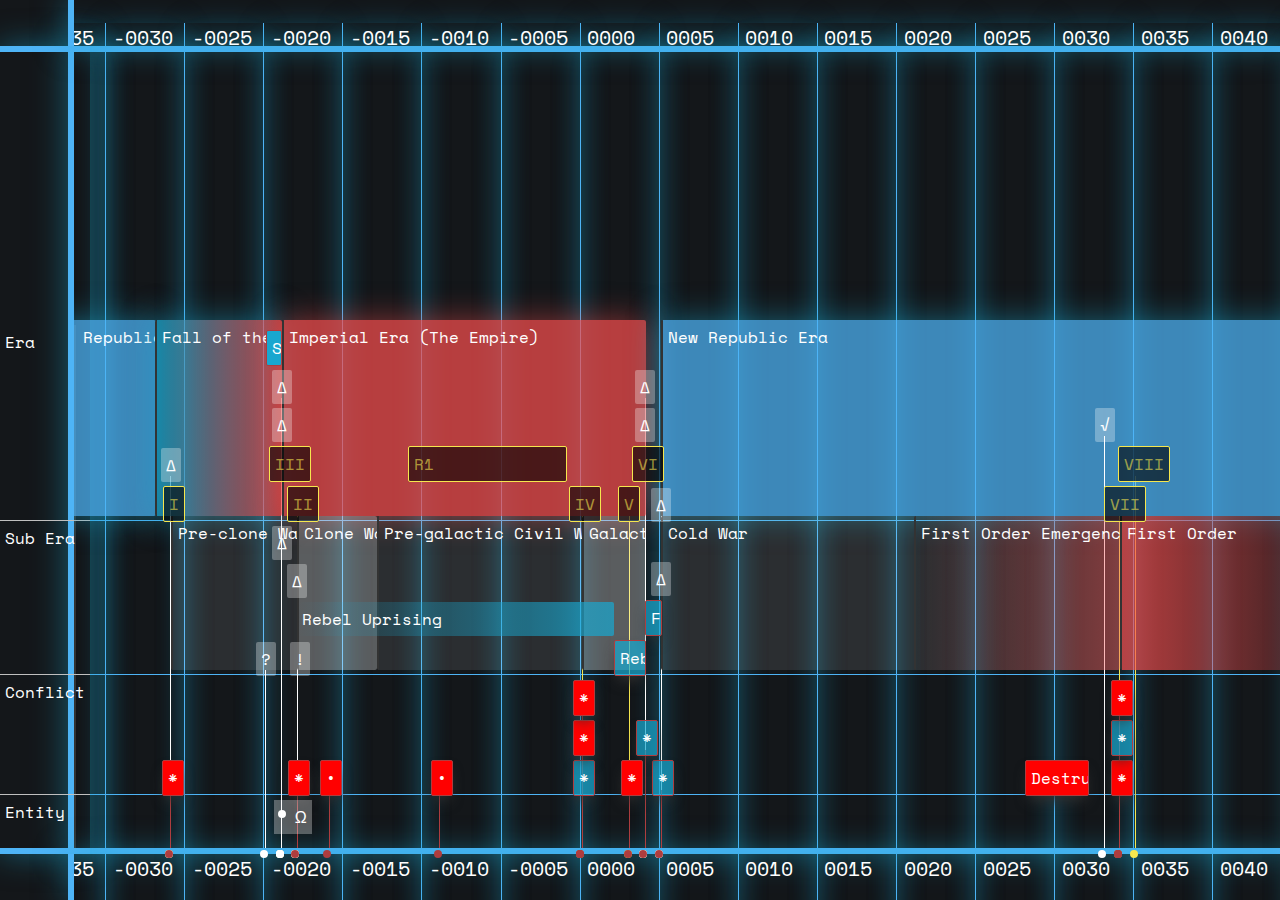
==== commit d2e586dd: "moved movies to top, removed movie row" ====
--- a/groups.html
+++ b/groups.html
@@ -1,6 +1,6 @@
 <!DOCTYPE html>
 <!-- saved from url=(0071)http://visjs.org/examples/timeline/items/backgroundAreasWithGroups.html -->
-<html><head><meta http-equiv="Content-Type" content="text/html; charset=UTF-8">
+<html lang="en"><head><meta http-equiv="Content-Type" content="text/html; charset=UTF-8">
   <title>Star Wars | Timeline of Galactic History</title>
 
 
@@ -99,7 +99,6 @@
     {id: 2, content: 'Sub Era'},
     {id: 4, content: 'Conflict'},
     {id: 5, content: 'Entity'},
-    {id: 10, content: 'Movies'}
   ]);
 
   var container = document.getElementById('visualization');
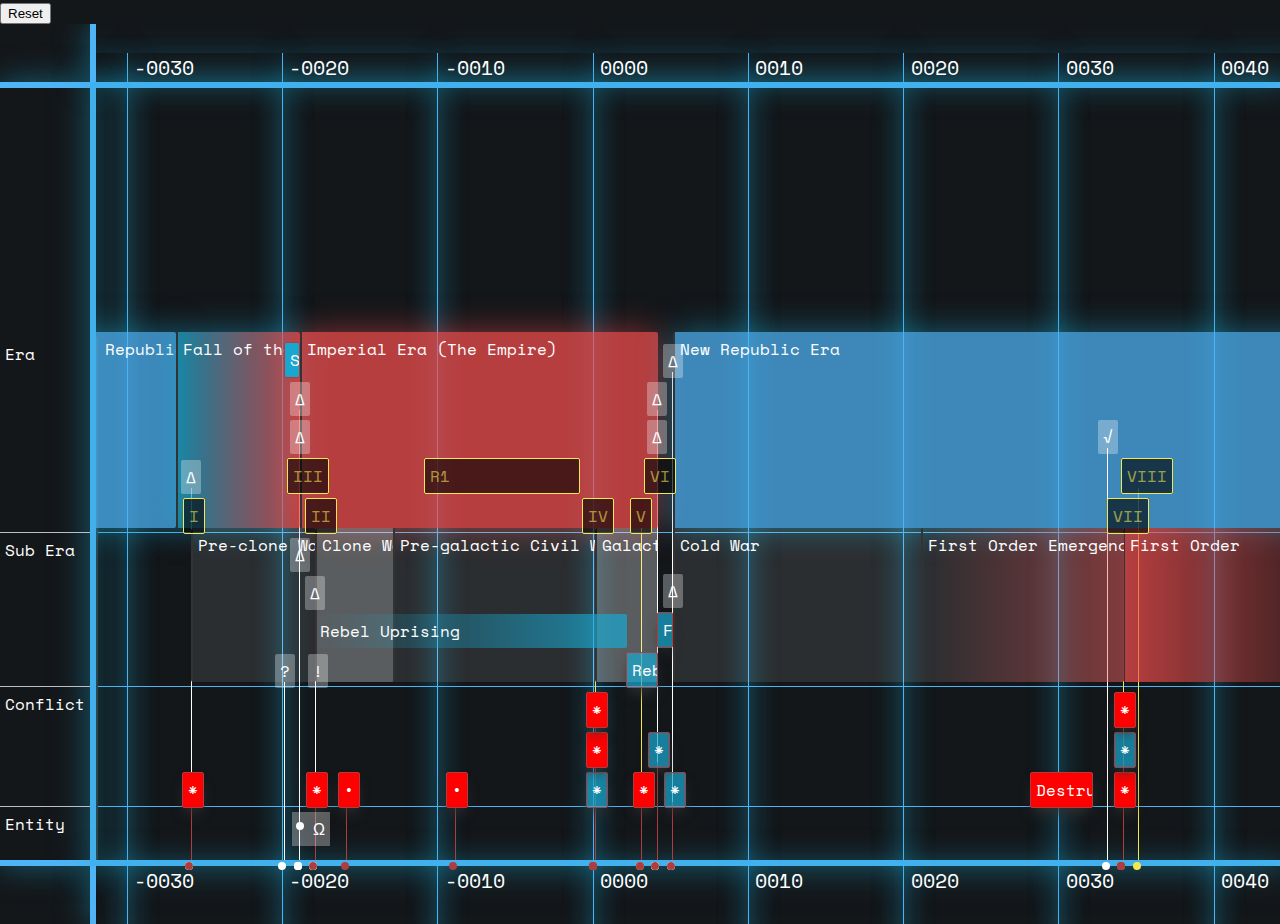
==== commit 0d9e6150: "added reset button" ====
--- a/groups.html
+++ b/groups.html
@@ -12,6 +12,7 @@
 </head>
 <body>
 
+<input type="button" id="window1" value="Reset"><br>
 
   <div id="visualization">
 
@@ -118,6 +119,9 @@
 
   var timeline = new vis.Timeline(container, items, groups, options);
 
+  document.getElementById('window1').onclick = function() {
+    timeline.setWindow(new Date(-0040,0,1), '0045');
+  };
 
 
 </script>
